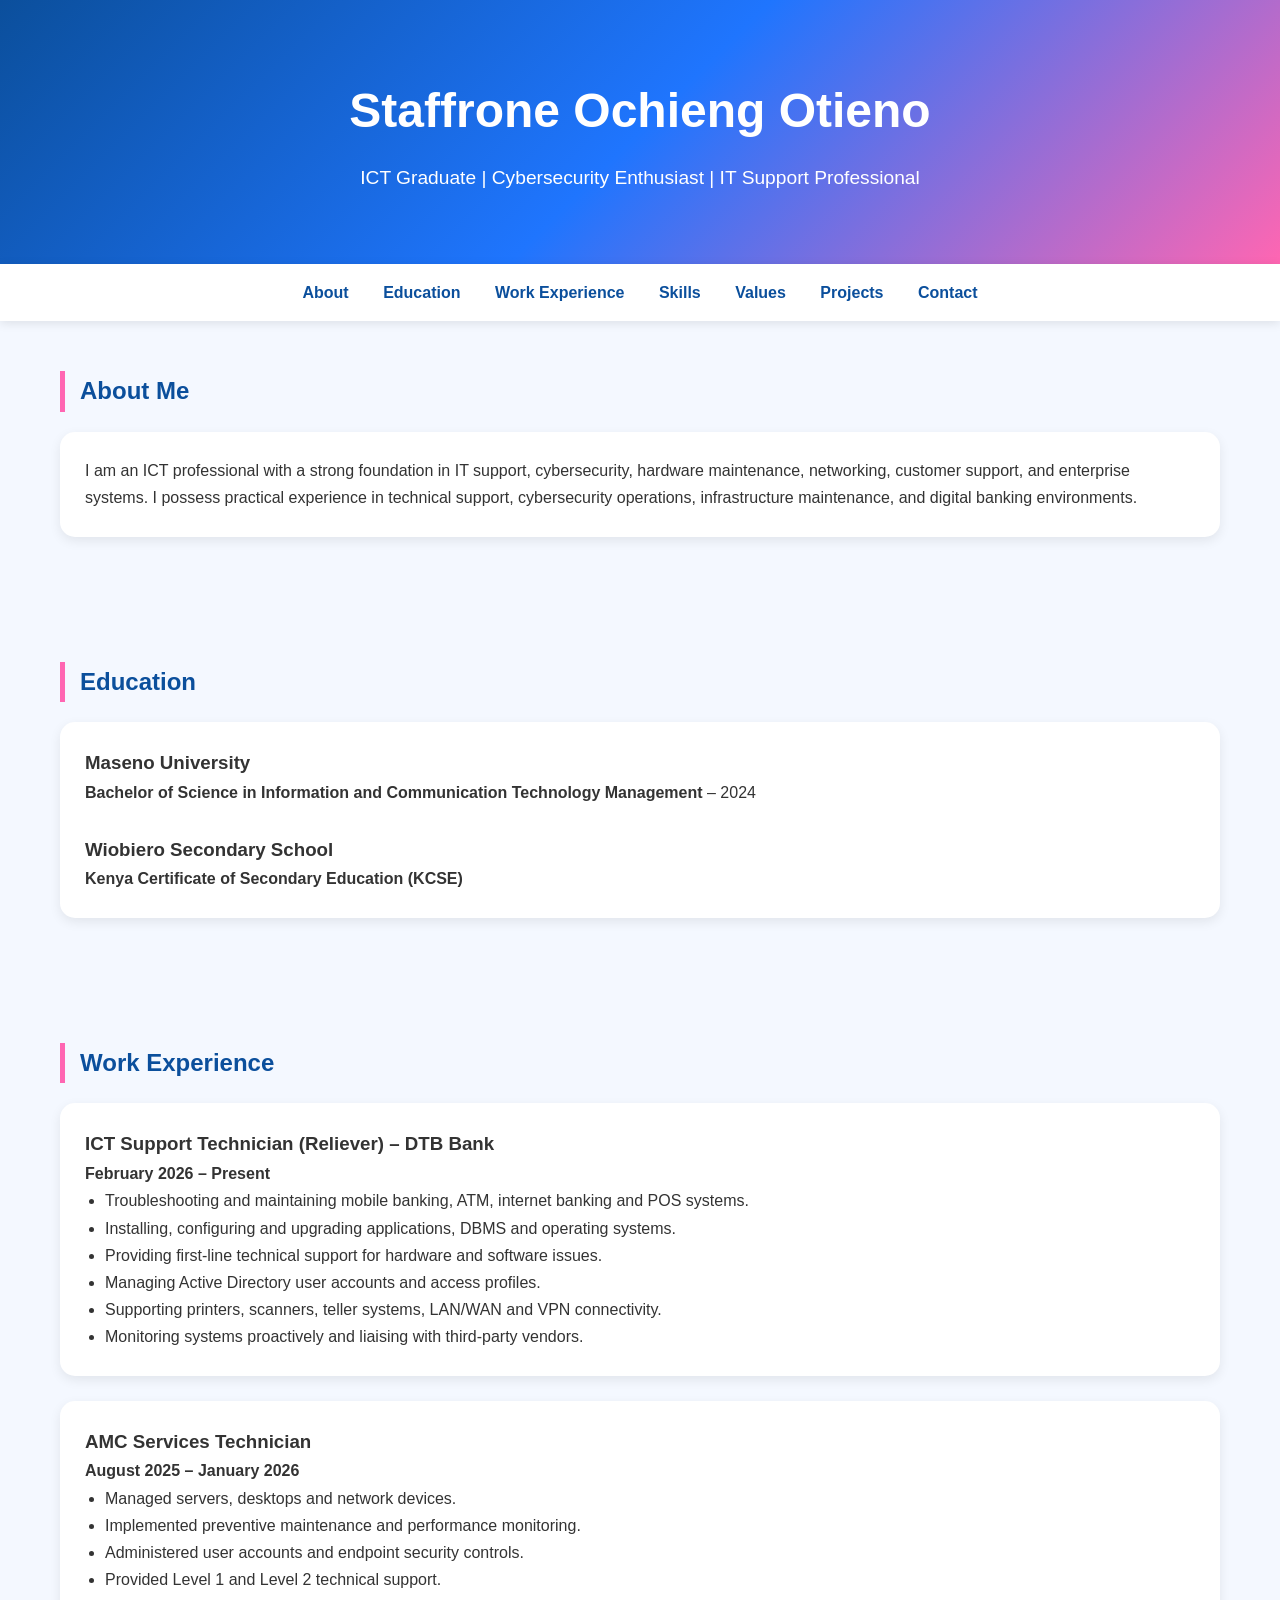
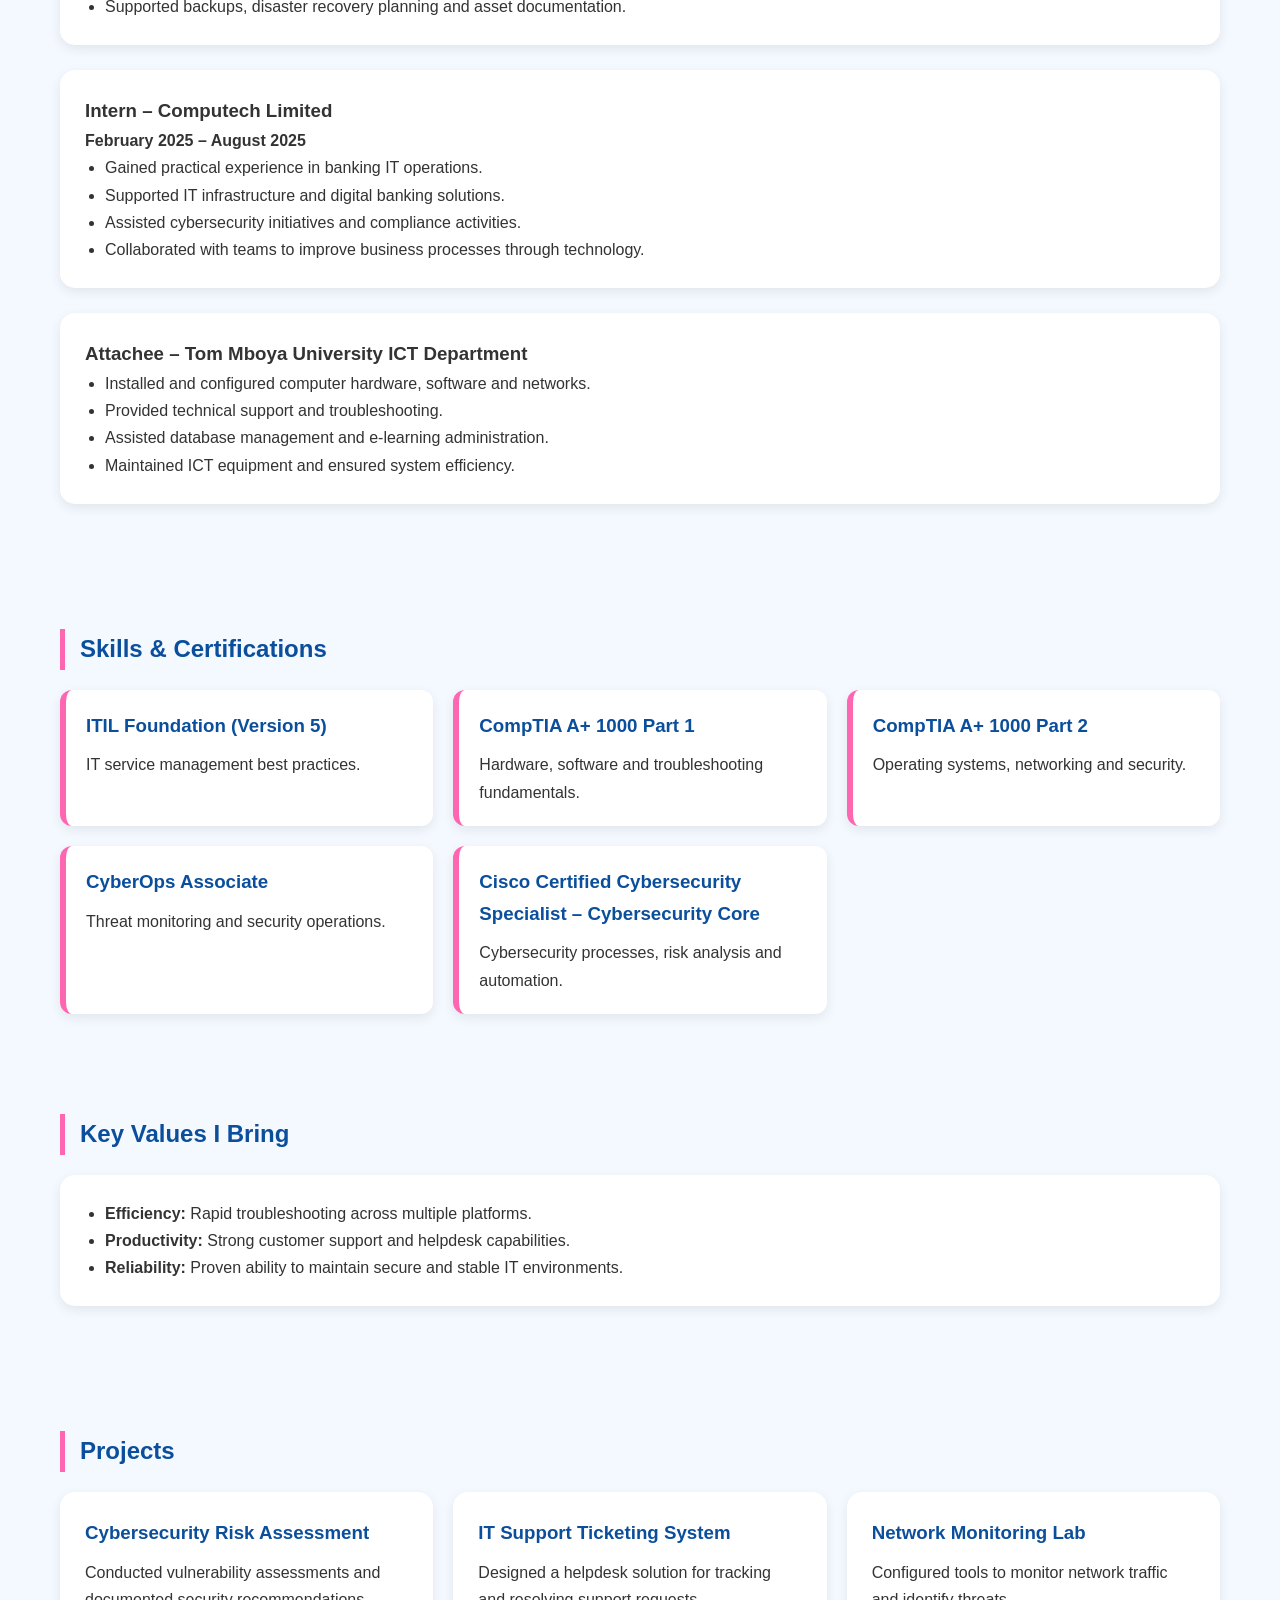
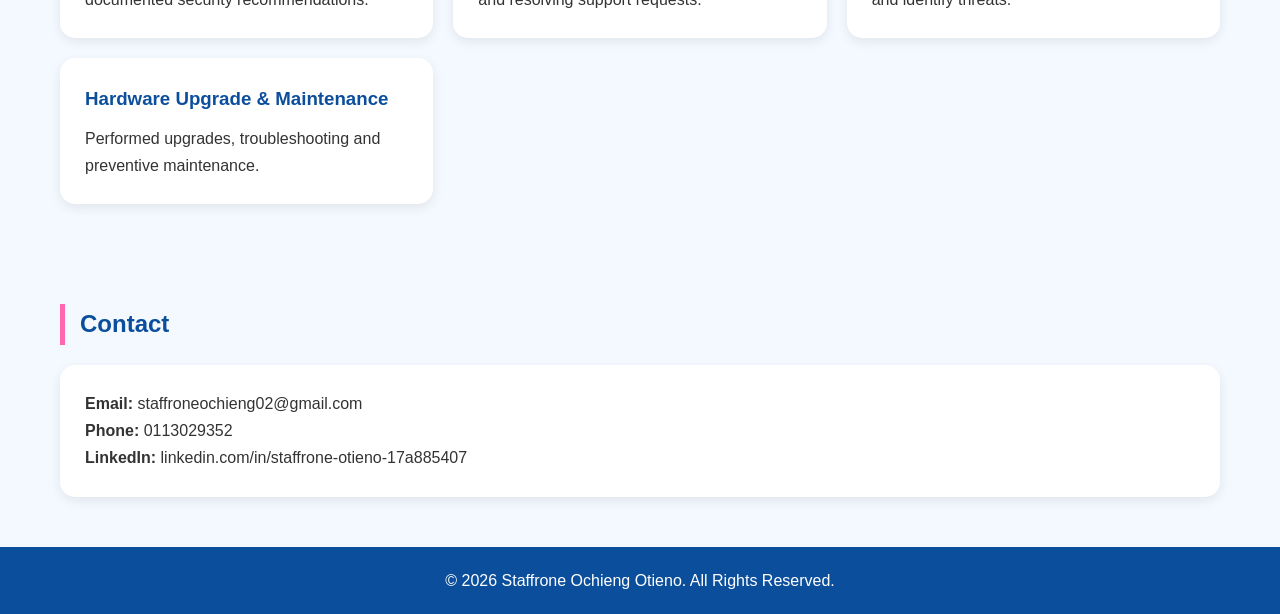
==== index.html.html @ 295caf42 "Remove duplicate index files" ====
<!DOCTYPE html>
<html lang="en">
<head>
<meta charset="UTF-8">
<meta name="viewport" content="width=device-width, initial-scale=1.0">
<title>Staffrone Ochieng Otieno | ICT & Cybersecurity Portfolio</title>
<style>
*{margin:0;padding:0;box-sizing:border-box;}
body{font-family:'Segoe UI',Tahoma,Geneva,Verdana,sans-serif;background:#f4f8ff;color:#333;line-height:1.7;}
header{background:linear-gradient(135deg,#0b4f9c,#1f75fe,#ff66b2);color:white;text-align:center;padding:70px 20px;}
header h1{font-size:3rem;margin-bottom:10px;}
header p{font-size:1.2rem;}
nav{background:white;text-align:center;padding:15px;box-shadow:0 2px 10px rgba(0,0,0,.1);position:sticky;top:0;z-index:100;}
nav a{text-decoration:none;color:#0b4f9c;margin:0 15px;font-weight:bold;}
nav a:hover{color:#ff66b2;}
section{max-width:1200px;margin:auto;padding:50px 20px;}
h2{color:#0b4f9c;margin-bottom:20px;border-left:5px solid #ff66b2;padding-left:15px;}
.card,.contact,.project-card,.skill-card{background:white;box-shadow:0 4px 12px rgba(0,0,0,.08);}
.card{padding:25px;border-radius:15px;margin-bottom:25px;}
.skills-grid,.projects{display:grid;grid-template-columns:repeat(auto-fit,minmax(300px,1fr));gap:20px;}
.skill-card{border-left:6px solid #ff66b2;padding:20px;border-radius:12px;}
.project-card{padding:25px;border-radius:15px;}
.skill-card h3,.project-card h3{color:#0b4f9c;margin-bottom:10px;}
.contact{padding:25px;border-radius:15px;}
.contact a{color:#0b4f9c;text-decoration:none;}
ul{padding-left:20px;}
footer{background:#0b4f9c;color:white;text-align:center;padding:20px;}
@media(max-width:768px){header h1{font-size:2rem;}nav a{display:block;margin:10px 0;}}
</style>
</head>
<body>

<header>
<h1>Staffrone Ochieng Otieno</h1>
<p>ICT Graduate | Cybersecurity Enthusiast | IT Support Professional</p>
</header>

<nav>
<a href="#about">About</a>
<a href="#education">Education</a>
<a href="#experience">Work Experience</a>
<a href="#skills">Skills</a>
<a href="#values">Values</a>
<a href="#projects">Projects</a>
<a href="#contact">Contact</a>
</nav>

<section id="about">
<h2>About Me</h2>
<div class="card">
<p>I am an ICT professional with a strong foundation in IT support, cybersecurity, hardware maintenance, networking, customer support, and enterprise systems. I possess practical experience in technical support, cybersecurity operations, infrastructure maintenance, and digital banking environments.</p>
</div>
</section>

<section id="education">
<h2>Education</h2>
<div class="card">
<h3>Maseno University</h3>
<p><strong>Bachelor of Science in Information and Communication Technology Management</strong> – 2024</p>
<br>
<h3>Wiobiero Secondary School</h3>
<p><strong>Kenya Certificate of Secondary Education (KCSE)</strong></p>
</div>
</section>

<section id="experience">
<h2>Work Experience</h2>

<div class="card">
<h3>ICT Support Technician (Reliever) – DTB Bank</h3>
<p><strong>February 2026 – Present</strong></p>
<ul>
<li>Troubleshooting and maintaining mobile banking, ATM, internet banking and POS systems.</li>
<li>Installing, configuring and upgrading applications, DBMS and operating systems.</li>
<li>Providing first-line technical support for hardware and software issues.</li>
<li>Managing Active Directory user accounts and access profiles.</li>
<li>Supporting printers, scanners, teller systems, LAN/WAN and VPN connectivity.</li>
<li>Monitoring systems proactively and liaising with third-party vendors.</li>
</ul>
</div>

<div class="card">
<h3>AMC Services Technician</h3>
<p><strong>August 2025 – January 2026</strong></p>
<ul>
<li>Managed servers, desktops and network devices.</li>
<li>Implemented preventive maintenance and performance monitoring.</li>
<li>Administered user accounts and endpoint security controls.</li>
<li>Provided Level 1 and Level 2 technical support.</li>
<li>Supported backups, disaster recovery planning and asset documentation.</li>
</ul>
</div>

<div class="card">
<h3>Intern – Computech Limited</h3>
<p><strong>February 2025 – August 2025</strong></p>
<ul>
<li>Gained practical experience in banking IT operations.</li>
<li>Supported IT infrastructure and digital banking solutions.</li>
<li>Assisted cybersecurity initiatives and compliance activities.</li>
<li>Collaborated with teams to improve business processes through technology.</li>
</ul>
</div>

<div class="card">
<h3>Attachee – Tom Mboya University ICT Department</h3>
<ul>
<li>Installed and configured computer hardware, software and networks.</li>
<li>Provided technical support and troubleshooting.</li>
<li>Assisted database management and e-learning administration.</li>
<li>Maintained ICT equipment and ensured system efficiency.</li>
</ul>
</div>
</section>

<section id="skills"><h2>Skills & Certifications</h2><div class="skills-grid">
<div class="skill-card"><h3>ITIL Foundation (Version 5)</h3><p>IT service management best practices.</p></div>
<div class="skill-card"><h3>CompTIA A+ 1000 Part 1</h3><p>Hardware, software and troubleshooting fundamentals.</p></div>
<div class="skill-card"><h3>CompTIA A+ 1000 Part 2</h3><p>Operating systems, networking and security.</p></div>
<div class="skill-card"><h3>CyberOps Associate</h3><p>Threat monitoring and security operations.</p></div>
<div class="skill-card"><h3>Cisco Certified Cybersecurity Specialist – Cybersecurity Core</h3><p>Cybersecurity processes, risk analysis and automation.</p></div>
</div></section>

<section id="values">
<h2>Key Values I Bring</h2>
<div class="card">
<ul>
<li><strong>Efficiency:</strong> Rapid troubleshooting across multiple platforms.</li>
<li><strong>Productivity:</strong> Strong customer support and helpdesk capabilities.</li>
<li><strong>Reliability:</strong> Proven ability to maintain secure and stable IT environments.</li>
</ul>
</div>
</section>

<section id="projects">
<h2>Projects</h2>
<div class="projects">
<div class="project-card"><h3>Cybersecurity Risk Assessment</h3><p>Conducted vulnerability assessments and documented security recommendations.</p></div>
<div class="project-card"><h3>IT Support Ticketing System</h3><p>Designed a helpdesk solution for tracking and resolving support requests.</p></div>
<div class="project-card"><h3>Network Monitoring Lab</h3><p>Configured tools to monitor network traffic and identify threats.</p></div>
<div class="project-card"><h3>Hardware Upgrade & Maintenance</h3><p>Performed upgrades, troubleshooting and preventive maintenance.</p></div>
</div>
</section>

<section id="contact">
<h2>Contact</h2>
<div class="contact">
<p><strong>Email:</strong> staffroneochieng02@gmail.com</p>
<p><strong>Phone:</strong> 0113029352</p>
<p><strong>LinkedIn:</strong> linkedin.com/in/staffrone-otieno-17a885407</p>
</div>
</section>

<footer>
<p>&copy; 2026 Staffrone Ochieng Otieno. All Rights Reserved.</p>
</footer>

</body>
</html>
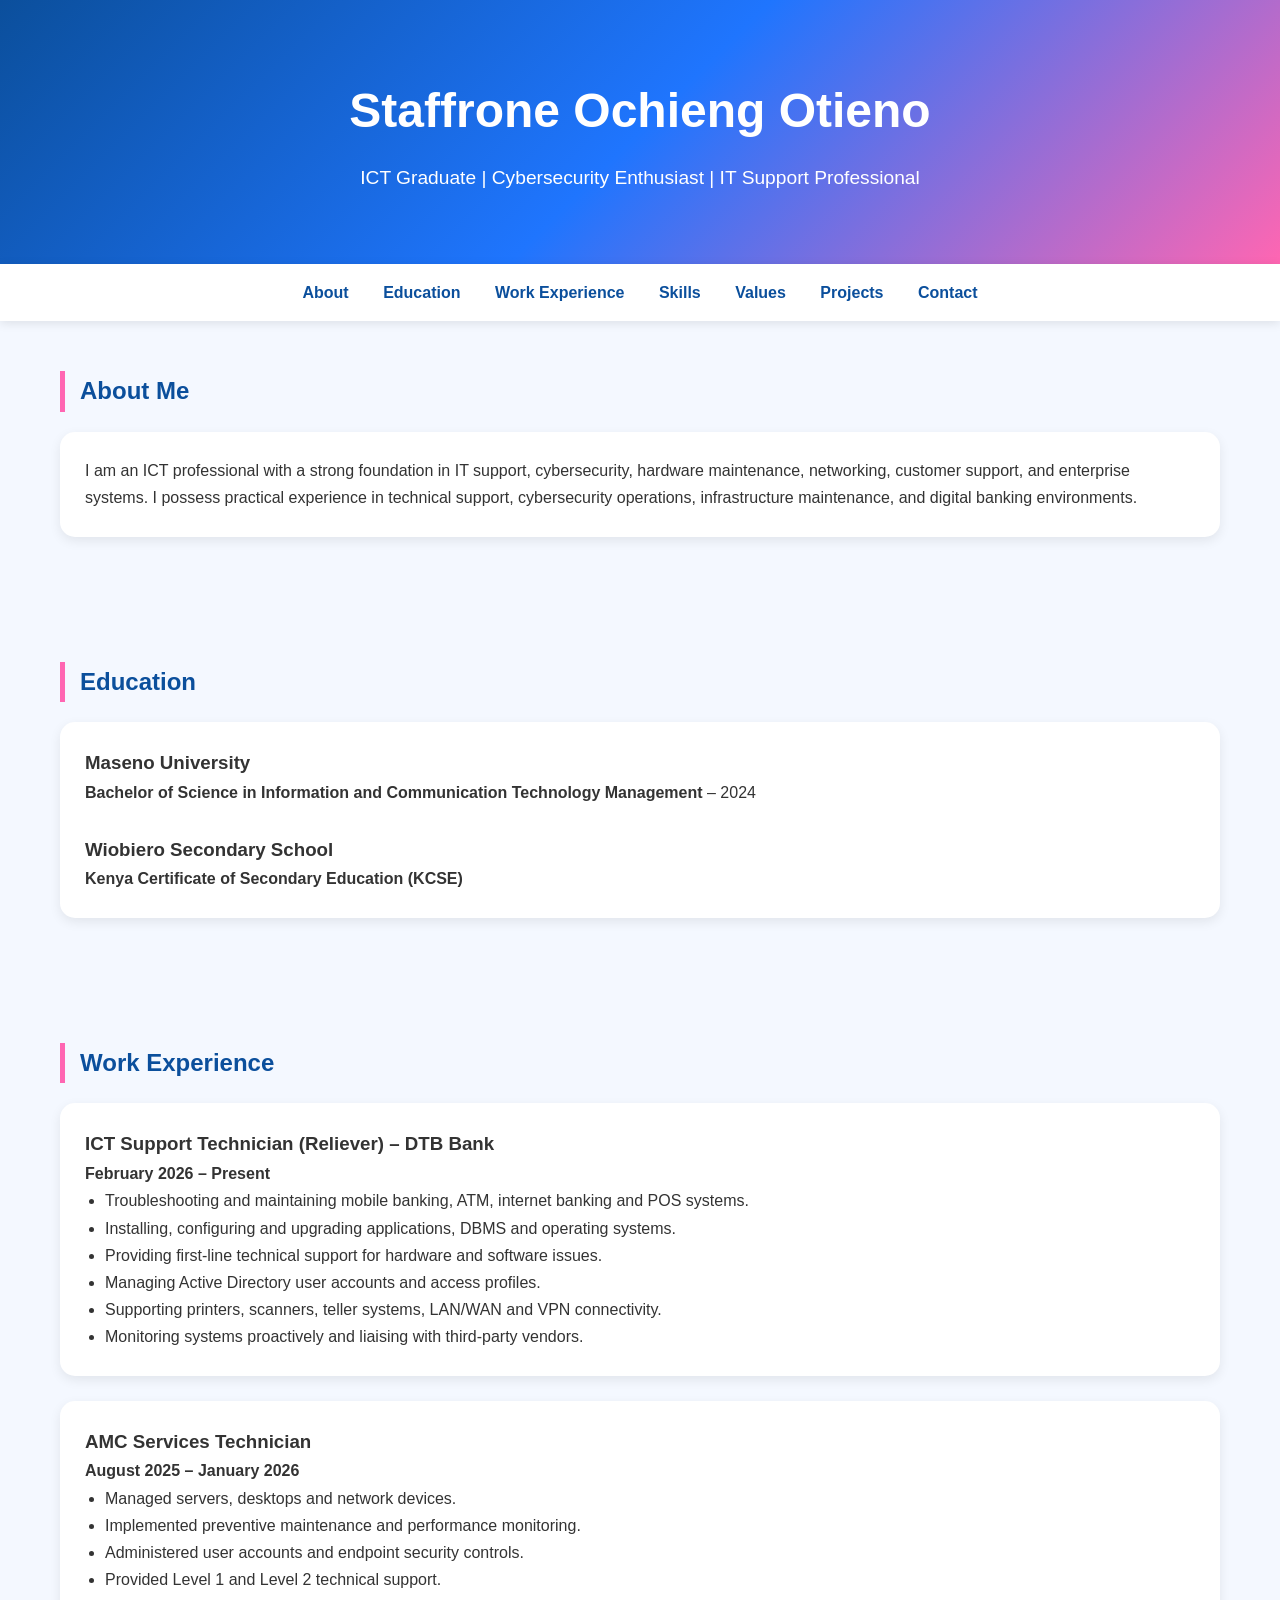
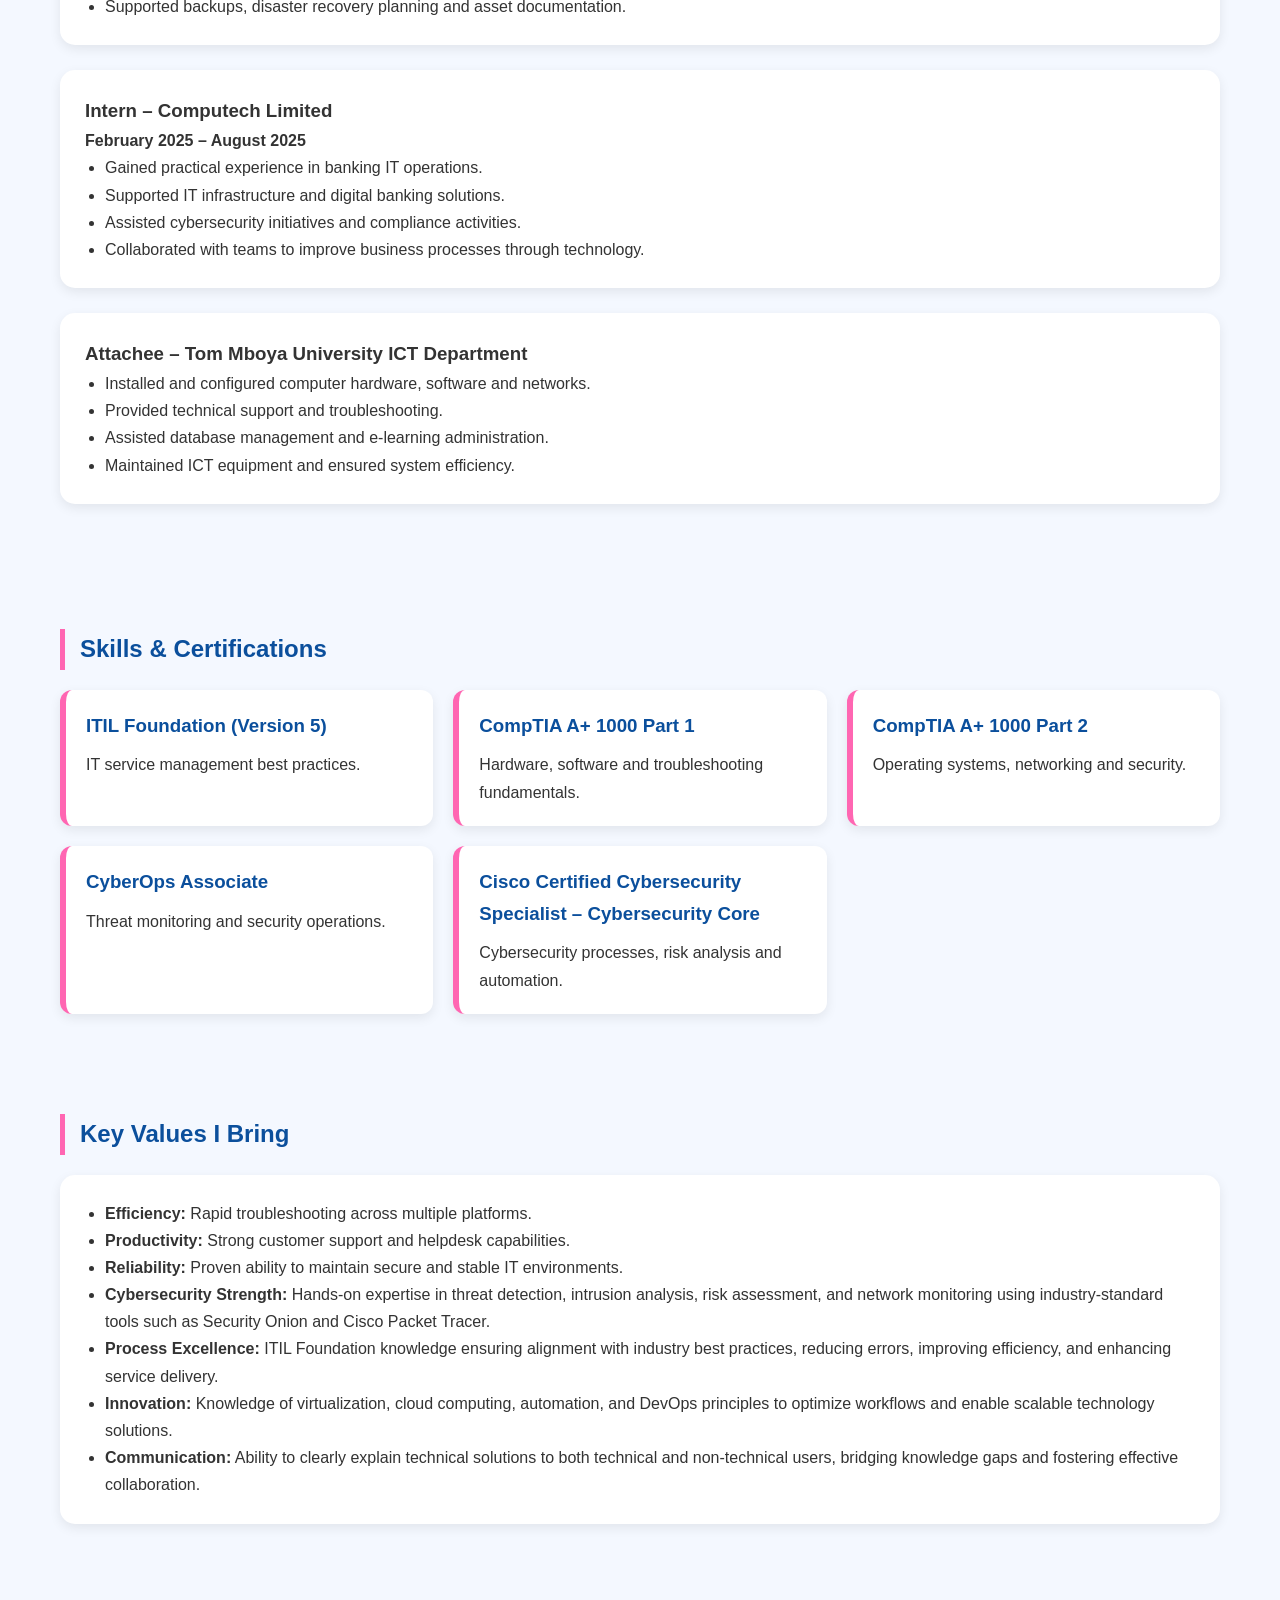
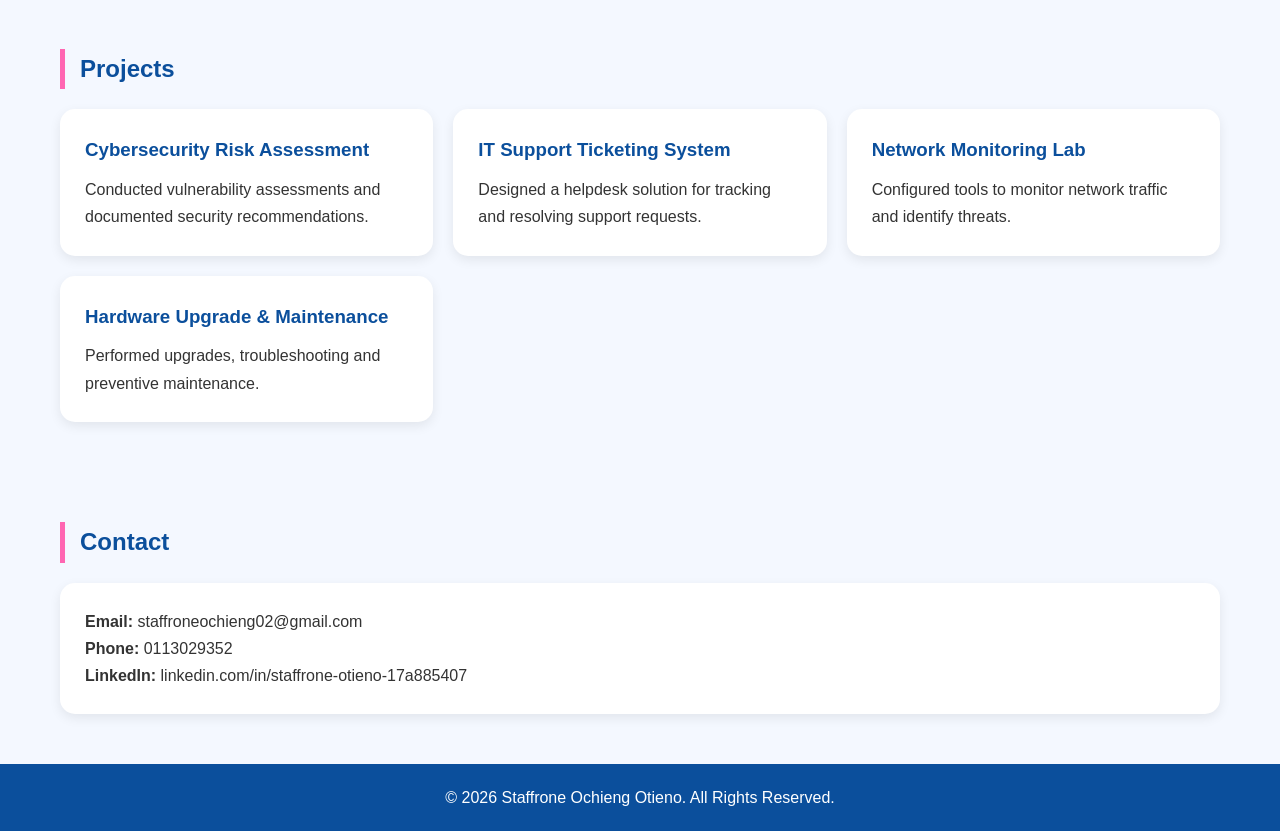
==== commit aab6145b: "added key values" ====
--- a/index.html.html
+++ b/index.html.html
@@ -128,6 +128,10 @@
 <li><strong>Efficiency:</strong> Rapid troubleshooting across multiple platforms.</li>
 <li><strong>Productivity:</strong> Strong customer support and helpdesk capabilities.</li>
 <li><strong>Reliability:</strong> Proven ability to maintain secure and stable IT environments.</li>
+<li><strong>Cybersecurity Strength:</strong> Hands-on expertise in threat detection, intrusion analysis, risk assessment, and network monitoring using industry-standard tools such as Security Onion and Cisco Packet Tracer.</li>
+<li><strong>Process Excellence:</strong> ITIL Foundation knowledge ensuring alignment with industry best practices, reducing errors, improving efficiency, and enhancing service delivery.</li>
+<li><strong>Innovation:</strong> Knowledge of virtualization, cloud computing, automation, and DevOps principles to optimize workflows and enable scalable technology solutions.</li>
+<li><strong>Communication:</strong> Ability to clearly explain technical solutions to both technical and non-technical users, bridging knowledge gaps and fostering effective collaboration.</li>
 </ul>
 </div>
 </section>
